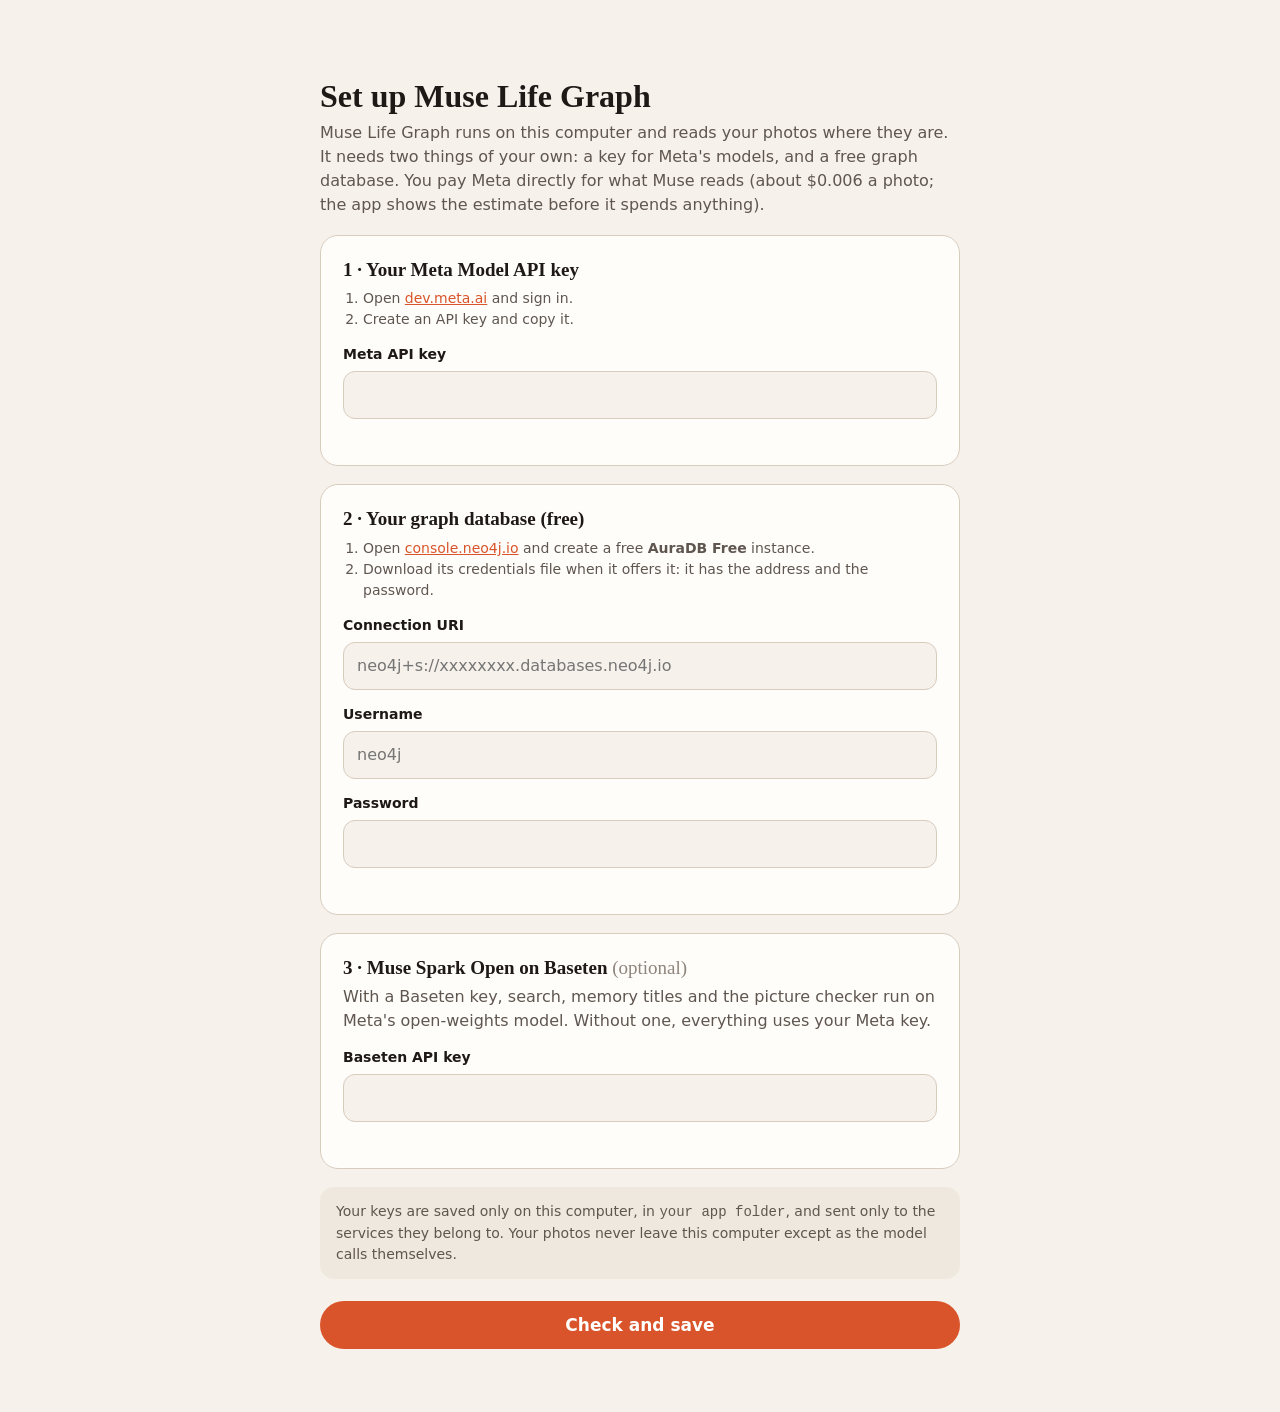
==== mlg/web/static/setup.html @ 229b76a3 "Desktop app mode: first-run setup with the user's own keys, data in their own folder mlg/desktop.py " ====
<!doctype html>
<html lang="en">
<head>
<meta charset="utf-8">
<meta name="viewport" content="width=device-width,initial-scale=1">
<title>Set up Muse Life Graph</title>
<link rel="icon" href="/app/logo.svg">
<style>
  :root { --bg: #f6f1ea; --surface: #fffdfa; --ink: #1e1916; --ink-2: #5f564f; --ink-3: #8f857c; --line: #d8ccbf;
          --accent: #d9542a; --ok: #2f7d5b; --bad: #c92a2a; --soft: #efe8de; }
  @media (prefers-color-scheme: dark) {
    :root { --bg: #121010; --surface: #1d1a18; --ink: #f2ece4; --ink-2: #b3a99f; --ink-3: #7f766e; --line: #3b3430;
            --accent: #ff7a45; --ok: #5cc493; --bad: #ff6b6b; --soft: #1a1716; }
  }
  * { box-sizing: border-box; }
  body { margin: 0; min-height: 100vh; background: var(--bg); color: var(--ink); font: 16px/1.5 system-ui, sans-serif;
         display: grid; grid-template-columns: minmax(0, 640px); justify-content: center; padding: 40px 16px; }
  main { width: min(640px, 100%); min-width: 0; }
  code { overflow-wrap: anywhere; }
  h1 { font: 600 32px/1.15 Georgia, serif; margin: 14px 0 6px; }
  h2 { font: 600 19px/1.3 Georgia, serif; margin: 0 0 4px; }
  p { margin: 0 0 10px; color: var(--ink-2); }
  a { color: var(--accent); }
  .card { background: var(--surface); border: 1px solid var(--line); border-radius: 18px; padding: 22px; margin-top: 18px; }
  label { display: block; font-size: 14px; font-weight: 600; margin: 14px 0 6px; }
  input { width: 100%; padding: 11px 13px; border: 1px solid var(--line); border-radius: 12px; font: inherit;
          background: var(--bg); color: var(--ink); }
  .hint { font-size: 13px; color: var(--ink-3); margin-top: 4px; }
  .res { font-size: 14px; margin-top: 10px; min-height: 1em; }
  .res.ok { color: var(--ok); } .res.bad { color: var(--bad); }
  ol { margin: 6px 0 0; padding-left: 20px; color: var(--ink-2); font-size: 14px; }
  button { margin-top: 22px; width: 100%; padding: 14px; border: 0; border-radius: 999px; background: var(--accent);
           color: #fff; font: 600 17px system-ui; cursor: pointer; }
  button:disabled { opacity: .6; cursor: wait; }
  .privacy { background: var(--soft); border-radius: 14px; padding: 14px 16px; font-size: 14px; color: var(--ink-2); margin-top: 18px; }
  .opt { font-weight: 400; color: var(--ink-3); }
</style>
</head>
<body>
<main>
  <img src="/app/logo.svg" width="44" alt="">
  <h1>Set up Muse Life Graph</h1>
  <p>Muse Life Graph runs on this computer and reads your photos where they are. It needs two things of your own:
    a key for Meta's models, and a free graph database. You pay Meta directly for what Muse reads (about $0.006 a
    photo; the app shows the estimate before it spends anything).</p>

  <form id="f">
    <div class="card">
      <h2>1 · Your Meta Model API key</h2>
      <ol><li>Open <a href="https://dev.meta.ai" target="_blank" rel="noopener">dev.meta.ai</a> and sign in.</li>
        <li>Create an API key and copy it.</li></ol>
      <label for="meta_key">Meta API key</label>
      <input id="meta_key" name="meta_key" type="password" autocomplete="off" spellcheck="false">
      <div class="hint" id="meta_key_now"></div>
      <div class="res" id="r_meta"></div>
    </div>

    <div class="card">
      <h2>2 · Your graph database (free)</h2>
      <ol><li>Open <a href="https://console.neo4j.io" target="_blank" rel="noopener">console.neo4j.io</a> and create a free
        <b>AuraDB Free</b> instance.</li>
        <li>Download its credentials file when it offers it: it has the address and the password.</li></ol>
      <label for="neo4j_uri">Connection URI</label>
      <input id="neo4j_uri" name="neo4j_uri" placeholder="neo4j+s://xxxxxxxx.databases.neo4j.io" autocomplete="off" spellcheck="false">
      <label for="neo4j_user">Username</label>
      <input id="neo4j_user" name="neo4j_user" placeholder="neo4j" autocomplete="off" spellcheck="false">
      <label for="neo4j_password">Password</label>
      <input id="neo4j_password" name="neo4j_password" type="password" autocomplete="off" spellcheck="false">
      <div class="hint" id="neo4j_password_now"></div>
      <div class="res" id="r_graph"></div>
    </div>

    <div class="card">
      <h2>3 · Muse Spark Open on Baseten <span class="opt">(optional)</span></h2>
      <p>With a Baseten key, search, memory titles and the picture checker run on Meta's open-weights model. Without
        one, everything uses your Meta key.</p>
      <label for="baseten_key">Baseten API key</label>
      <input id="baseten_key" name="baseten_key" type="password" autocomplete="off" spellcheck="false">
      <div class="hint" id="baseten_key_now"></div>
      <div class="res" id="r_baseten"></div>
    </div>

    <div class="privacy">Your keys are saved only on this computer, in <code id="home">your app folder</code>, and
      sent only to the services they belong to. Your photos never leave this computer except as the model calls
      themselves.</div>
    <button id="go" type="submit">Check and save</button>
    <div class="res" id="r_all" style="text-align:center"></div>
  </form>
</main>
<script>
const $ = id => document.getElementById(id);
fetch('/api/setup').then(r => r.json()).then(s => {
  $('home').textContent = s.home;
  for (const k of ['neo4j_uri', 'neo4j_user']) if (s.values[k]) $(k).value = s.values[k];
  for (const k of ['meta_key', 'neo4j_password', 'baseten_key'])
    if (s.values[k]) $(k + '_now').textContent = `Saved (${s.values[k]}). Leave empty to keep it.`;
  if (s.configured) $('go').textContent = 'Check and save changes';
});
$('f').onsubmit = async e => {
  e.preventDefault();
  const body = Object.fromEntries(new FormData($('f')));
  $('go').disabled = true; $('go').textContent = 'Checking your keys…';
  for (const k of ['meta', 'graph', 'baseten', 'all']) { $('r_' + k).textContent = ''; $('r_' + k).className = 'res'; }
  try {
    const r = await (await fetch('/api/setup', {method: 'POST', headers: {'Content-Type': 'application/json'},
                                               body: JSON.stringify(body)})).json();
    for (const [k, v] of Object.entries(r.results || {})) {
      $('r_' + k).textContent = (v.ok ? '✓ ' : '✕ ') + v.message; $('r_' + k).className = 'res ' + (v.ok ? 'ok' : 'bad');
    }
    if (r.ok) { $('r_all').textContent = 'Saved. Opening Muse Life Graph…'; $('r_all').className = 'res ok';
                setTimeout(() => { location.href = '/#/add'; }, 900); return; }
    $('r_all').textContent = 'Nothing was saved yet: fix the part marked ✕ and try again.'; $('r_all').className = 'res bad';
  } catch (err) {
    $('r_all').textContent = 'Could not reach the app: ' + err.message; $('r_all').className = 'res bad';
  }
  $('go').disabled = false; $('go').textContent = 'Check and save';
};
</script>
</body>
</html>
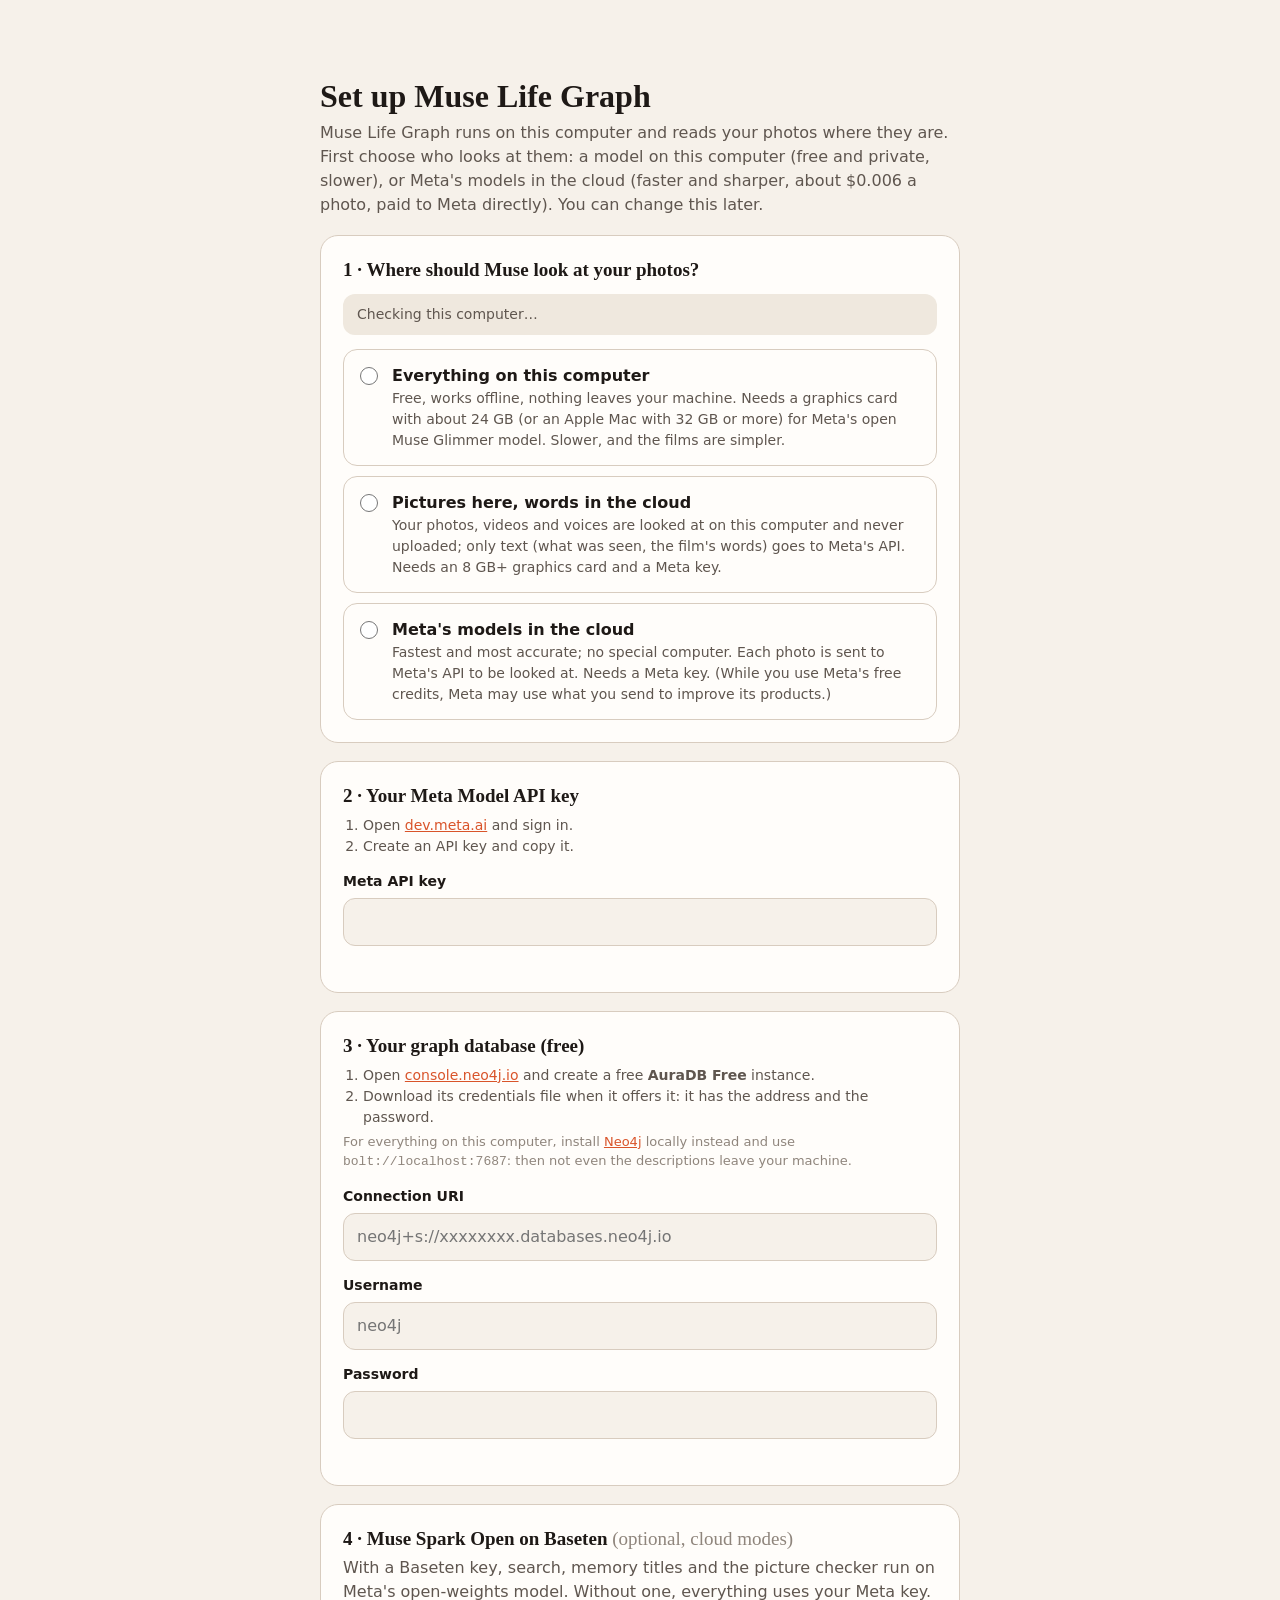
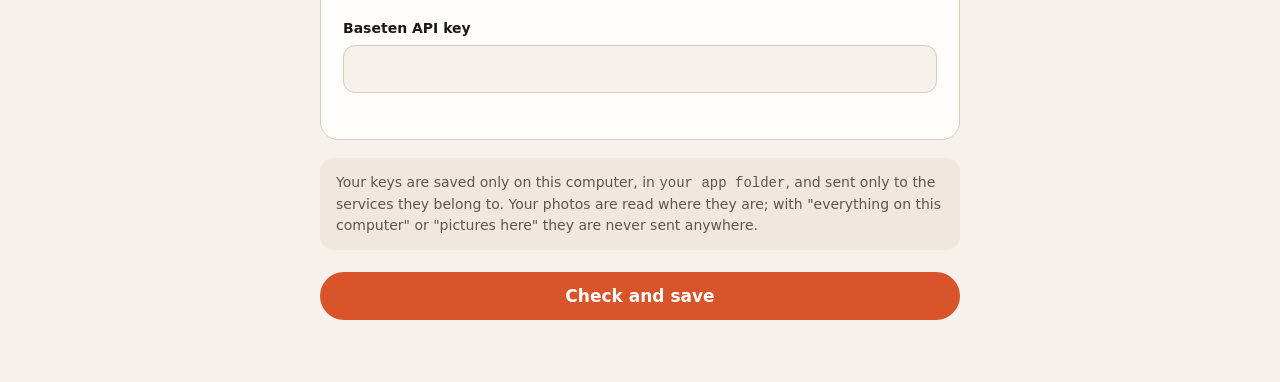
==== commit 7eb26895: "Three ways to run: everything on this computer, pictures here and words in the cloud, or the cloud -" ====
--- a/mlg/web/static/setup.html
+++ b/mlg/web/static/setup.html
@@ -34,19 +34,58 @@
   button:disabled { opacity: .6; cursor: wait; }
   .privacy { background: var(--soft); border-radius: 14px; padding: 14px 16px; font-size: 14px; color: var(--ink-2); margin-top: 18px; }
   .opt { font-weight: 400; color: var(--ink-3); }
+  .modes { display: grid; gap: 10px; margin-top: 14px; }
+  .mode { display: grid; grid-template-columns: 22px 1fr; gap: 10px; align-items: start; padding: 14px 16px; border: 1px solid var(--line);
+          border-radius: 14px; cursor: pointer; margin: 0; font-weight: 400; }
+  .mode:has(input:checked) { border-color: var(--accent); box-shadow: 0 0 0 2px var(--accent) inset; }
+  .mode input { width: 18px; height: 18px; margin: 3px 0 0; accent-color: var(--accent); }
+  .mode b { display: block; font-size: 16px; }
+  .mode span { display: block; font-size: 14px; color: var(--ink-2); }
+  .tag { display: inline-block; font-size: 12px; font-weight: 700; color: var(--ok); margin-left: 6px; }
+  .hw { font-size: 14px; color: var(--ink-2); background: var(--soft); border-radius: 12px; padding: 10px 14px; margin-top: 12px; }
+  select { width: 100%; padding: 11px 13px; border: 1px solid var(--line); border-radius: 12px; font: inherit; background: var(--bg); color: var(--ink); }
+  [hidden] { display: none !important; }
 </style>
 </head>
 <body>
 <main>
   <img src="/app/logo.svg" width="44" alt="">
   <h1>Set up Muse Life Graph</h1>
-  <p>Muse Life Graph runs on this computer and reads your photos where they are. It needs two things of your own:
-    a key for Meta's models, and a free graph database. You pay Meta directly for what Muse reads (about $0.006 a
-    photo; the app shows the estimate before it spends anything).</p>
+  <p>Muse Life Graph runs on this computer and reads your photos where they are. First choose who looks at them:
+    a model on this computer (free and private, slower), or Meta's models in the cloud (faster and sharper, about
+    $0.006 a photo, paid to Meta directly). You can change this later.</p>
 
   <form id="f">
     <div class="card">
-      <h2>1 · Your Meta Model API key</h2>
+      <h2>1 · Where should Muse look at your photos?</h2>
+      <div class="hw" id="hw">Checking this computer…</div>
+      <div class="modes">
+        <label class="mode"><input type="radio" name="mode" value="local"><div><b>Everything on this computer<i class="tag" data-tag="local"></i></b>
+          <span>Free, works offline, nothing leaves your machine. Needs a graphics card with about 24 GB (or an Apple
+          Mac with 32 GB or more) for Meta's open Muse Glimmer model. Slower, and the films are simpler.</span></div></label>
+        <label class="mode"><input type="radio" name="mode" value="mixed"><div><b>Pictures here, words in the cloud<i class="tag" data-tag="mixed"></i></b>
+          <span>Your photos, videos and voices are looked at on this computer and never uploaded; only text (what
+          was seen, the film's words) goes to Meta's API. Needs an 8 GB+ graphics card and a Meta key.</span></div></label>
+        <label class="mode"><input type="radio" name="mode" value="cloud"><div><b>Meta's models in the cloud<i class="tag" data-tag="cloud"></i></b>
+          <span>Fastest and most accurate; no special computer. Each photo is sent to Meta's API to be looked at.
+          Needs a Meta key. (While you use Meta's free credits, Meta may use what you send to improve its products.)</span></div></label>
+      </div>
+      <div id="localbox" hidden>
+        <label for="local_url">Your local model server</label>
+        <select id="local_url" name="local_url"></select>
+        <div class="hint" id="noserver" hidden>No local model server is running. Install <a href="https://ollama.com/download" target="_blank" rel="noopener">Ollama</a>
+          (or LM Studio), then get a model: <code>ollama pull</code> Muse Glimmer for everything here, or any vision model for pictures only.
+          Then reopen this page.</div>
+        <label for="local_model">Model</label>
+        <select id="local_model" name="local_model"></select>
+        <div class="hint">Best: Meta's <a href="https://research.meta.ai/blog/introducing-muse-glimmer-open-agentic-model" target="_blank" rel="noopener">Muse Glimmer</a> (open weights). A smaller vision model works for "pictures here".
+          Speech is heard on this computer by Whisper when it is installed.</div>
+        <div class="res" id="r_local"></div>
+      </div>
+    </div>
+
+    <div class="card" id="metacard">
+      <h2>2 · Your Meta Model API key <span class="opt" id="metaopt" hidden>(not needed when everything runs here)</span></h2>
       <ol><li>Open <a href="https://dev.meta.ai" target="_blank" rel="noopener">dev.meta.ai</a> and sign in.</li>
         <li>Create an API key and copy it.</li></ol>
       <label for="meta_key">Meta API key</label>
@@ -56,10 +95,12 @@
     </div>
 
     <div class="card">
-      <h2>2 · Your graph database (free)</h2>
+      <h2>3 · Your graph database (free)</h2>
       <ol><li>Open <a href="https://console.neo4j.io" target="_blank" rel="noopener">console.neo4j.io</a> and create a free
         <b>AuraDB Free</b> instance.</li>
         <li>Download its credentials file when it offers it: it has the address and the password.</li></ol>
+      <div class="hint">For everything on this computer, install <a href="https://neo4j.com/deployment-center/" target="_blank" rel="noopener">Neo4j</a>
+        locally instead and use <code>bolt://localhost:7687</code>: then not even the descriptions leave your machine.</div>
       <label for="neo4j_uri">Connection URI</label>
       <input id="neo4j_uri" name="neo4j_uri" placeholder="neo4j+s://xxxxxxxx.databases.neo4j.io" autocomplete="off" spellcheck="false">
       <label for="neo4j_user">Username</label>
@@ -71,7 +112,7 @@
     </div>
 
     <div class="card">
-      <h2>3 · Muse Spark Open on Baseten <span class="opt">(optional)</span></h2>
+      <h2>4 · Muse Spark Open on Baseten <span class="opt">(optional, cloud modes)</span></h2>
       <p>With a Baseten key, search, memory titles and the picture checker run on Meta's open-weights model. Without
         one, everything uses your Meta key.</p>
       <label for="baseten_key">Baseten API key</label>
@@ -81,26 +122,52 @@
     </div>
 
     <div class="privacy">Your keys are saved only on this computer, in <code id="home">your app folder</code>, and
-      sent only to the services they belong to. Your photos never leave this computer except as the model calls
-      themselves.</div>
+      sent only to the services they belong to. Your photos are read where they are; with "everything on this
+      computer" or "pictures here" they are never sent anywhere.</div>
     <button id="go" type="submit">Check and save</button>
     <div class="res" id="r_all" style="text-align:center"></div>
   </form>
 </main>
 <script>
 const $ = id => document.getElementById(id);
-fetch('/api/setup').then(r => r.json()).then(s => {
+const opt = (v, label, on) => { const o = document.createElement('option'); o.value = v; o.textContent = label; o.selected = !!on; return o; };
+let HW = null, SAVED = {};
+// the chosen mode decides what the page asks for: a local model, a Meta key, or both
+const showMode = () => {
+  const m = document.querySelector('[name=mode]:checked')?.value || 'cloud';
+  $('localbox').hidden = m === 'cloud';
+  $('metaopt').hidden = m !== 'local';
+  $('metacard').style.opacity = m === 'local' ? .6 : 1;
+};
+const fillModels = () => {
+  const s = (HW?.servers || []).find(x => x.url === $('local_url').value);
+  $('local_model').replaceChildren(...(s?.models || []).map(id => opt(id, id, id === SAVED.local_model || (!SAVED.local_model && /glimmer/i.test(id)))));
+};
+Promise.all([fetch('/api/setup').then(r => r.json()), fetch('/api/setup/hardware').then(r => r.json()).catch(() => null)]).then(([s, hw]) => {
+  SAVED = s.values; HW = hw;
   $('home').textContent = s.home;
   for (const k of ['neo4j_uri', 'neo4j_user']) if (s.values[k]) $(k).value = s.values[k];
   for (const k of ['meta_key', 'neo4j_password', 'baseten_key'])
     if (s.values[k]) $(k + '_now').textContent = `Saved (${s.values[k]}). Leave empty to keep it.`;
   if (s.configured) $('go').textContent = 'Check and save changes';
+  if (hw) {
+    $('hw').textContent = `${hw.gpu ? `${hw.gpu}${hw.vram_gb ? `, ${hw.vram_gb} GB` : ''}` : 'No NVIDIA graphics card found'} · ${hw.ram_gb} GB memory. ${hw.why}`;
+    document.querySelector(`[data-tag="${hw.suggest}"]`).textContent = 'suggested for this computer';
+    const servers = hw.servers.length ? hw.servers : [];
+    $('local_url').replaceChildren(...servers.map(x => opt(x.url, `${x.name} (${x.url})`, x.url === s.values.local_url)));
+    $('noserver').hidden = !!servers.length;
+  } else $('hw').textContent = 'Could not check this computer.';
+  const mode = s.configured ? s.values.mode : (hw?.suggest || 'cloud');
+  document.querySelector(`[name=mode][value="${mode}"]`).checked = true;
+  fillModels(); showMode();
 });
+document.querySelectorAll('[name=mode]').forEach(r => r.onchange = showMode);
+$('local_url').onchange = fillModels;
 $('f').onsubmit = async e => {
   e.preventDefault();
   const body = Object.fromEntries(new FormData($('f')));
   $('go').disabled = true; $('go').textContent = 'Checking your keys…';
-  for (const k of ['meta', 'graph', 'baseten', 'all']) { $('r_' + k).textContent = ''; $('r_' + k).className = 'res'; }
+  for (const k of ['meta', 'local', 'graph', 'baseten', 'all']) { $('r_' + k).textContent = ''; $('r_' + k).className = 'res'; }
   try {
     const r = await (await fetch('/api/setup', {method: 'POST', headers: {'Content-Type': 'application/json'},
                                                body: JSON.stringify(body)})).json();
